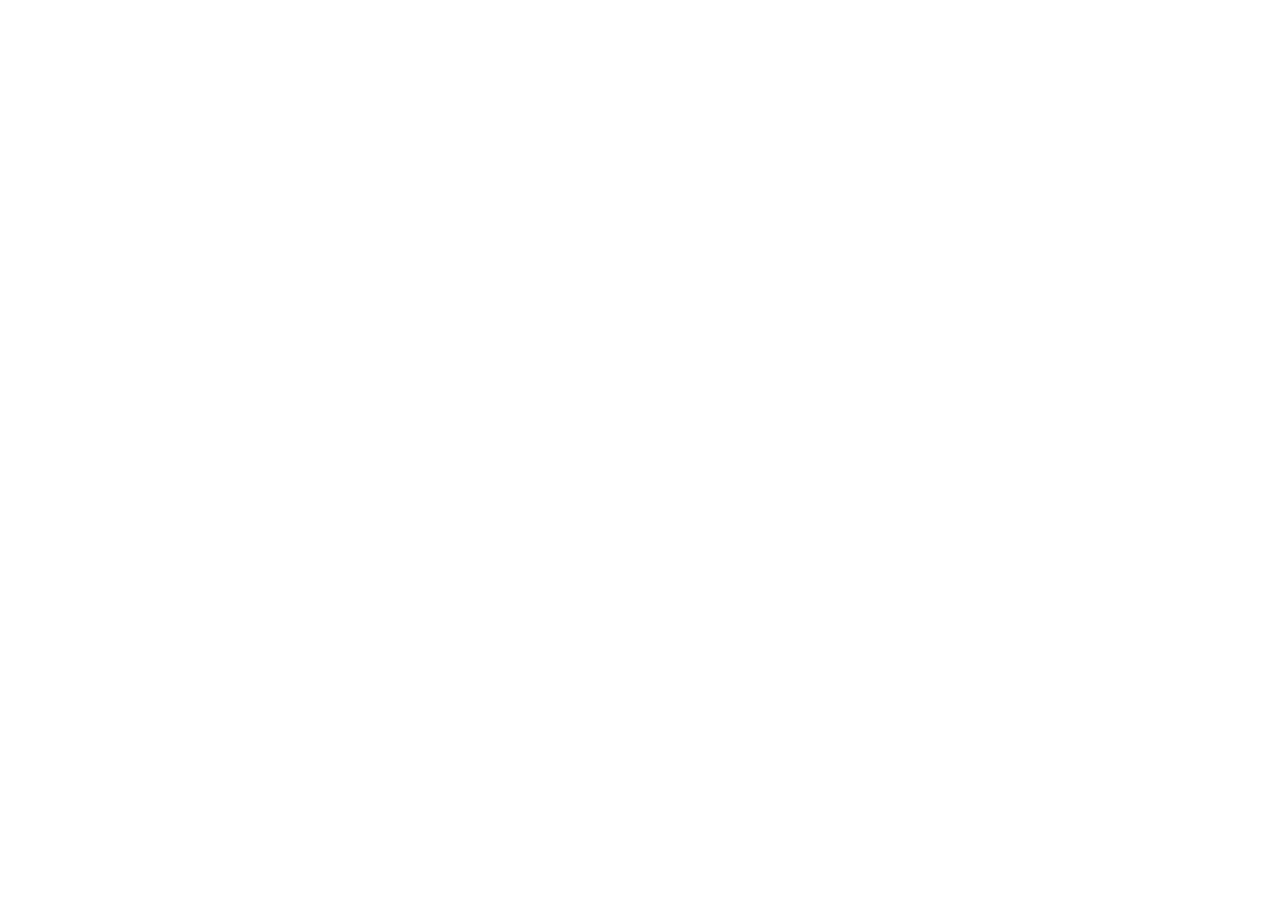
==== index.html @ 4ccda54e "Remove CSP and fix base paths" ====
<!DOCTYPE html>
<html lang="en">
  <head>
    <meta charset="UTF-8" />
    <meta name="viewport" content="width=device-width, initial-scale=1.0" />
    <title>JANM AI — Government Asset Intelligence Platform</title>
    <link rel="icon" type="image/png" href="janm-ai.png" />
    <script type="module" crossorigin src="/SIH-Website/assets/index-CQgTQkET.js"></script>
    <link rel="modulepreload" crossorigin href="/SIH-Website/assets/leaflet-wQdzS5O5.js">
    <link rel="modulepreload" crossorigin href="/SIH-Website/assets/react-vendor-DPjqHu-W.js">
    <link rel="modulepreload" crossorigin href="/SIH-Website/assets/api-DNaVqAbS.js">
    <link rel="modulepreload" crossorigin href="/SIH-Website/assets/charts-dgNXJiQV.js">
    <link rel="modulepreload" crossorigin href="/SIH-Website/assets/index-CQgTQkET.js">
    <link rel="modulepreload" crossorigin href="/SIH-Website/assets/authStore-PU6n7zOF.js">
    <link rel="stylesheet" crossorigin href="/SIH-Website/assets/leaflet-Dgihpmma.css">
    <link rel="stylesheet" crossorigin href="/SIH-Website/assets/index-BJ29DDc9.css">
  </head>
  <body>
    <div id="root"></div>
  </body>
</html>
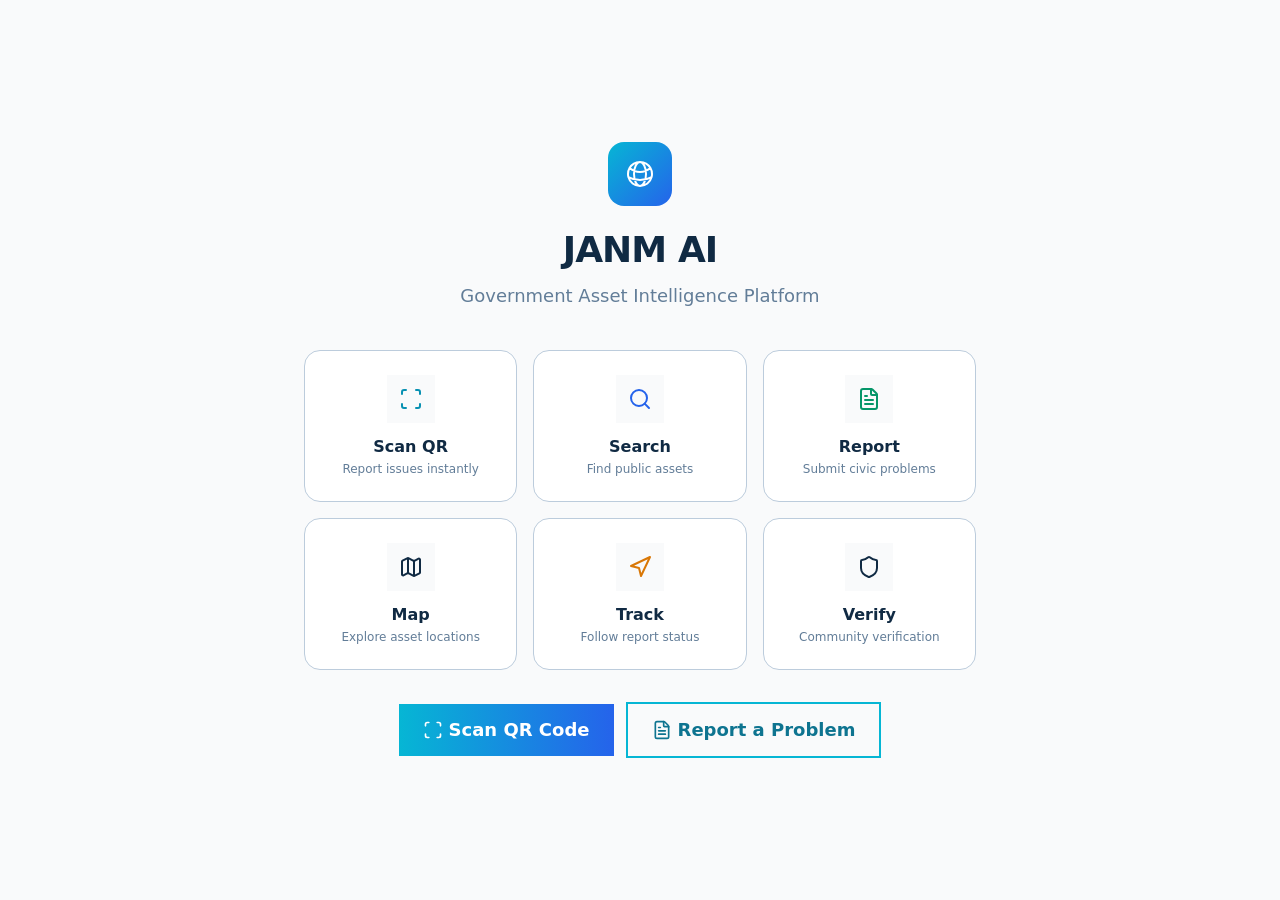
==== commit bb11bc60: "Fix WebSocket URL for local development" ====
--- a/index.html
+++ b/index.html
@@ -5,15 +5,12 @@
     <meta name="viewport" content="width=device-width, initial-scale=1.0" />
     <title>JANM AI — Government Asset Intelligence Platform</title>
     <link rel="icon" type="image/png" href="janm-ai.png" />
-    <script type="module" crossorigin src="/SIH-Website/assets/index-CQgTQkET.js"></script>
-    <link rel="modulepreload" crossorigin href="/SIH-Website/assets/leaflet-wQdzS5O5.js">
-    <link rel="modulepreload" crossorigin href="/SIH-Website/assets/react-vendor-DPjqHu-W.js">
-    <link rel="modulepreload" crossorigin href="/SIH-Website/assets/api-DNaVqAbS.js">
-    <link rel="modulepreload" crossorigin href="/SIH-Website/assets/charts-dgNXJiQV.js">
-    <link rel="modulepreload" crossorigin href="/SIH-Website/assets/index-CQgTQkET.js">
-    <link rel="modulepreload" crossorigin href="/SIH-Website/assets/authStore-PU6n7zOF.js">
-    <link rel="stylesheet" crossorigin href="/SIH-Website/assets/leaflet-Dgihpmma.css">
-    <link rel="stylesheet" crossorigin href="/SIH-Website/assets/index-BJ29DDc9.css">
+    <script type="module" crossorigin src="/assets/index-UBlfaPWF.js"></script>
+    <link rel="modulepreload" crossorigin href="/assets/leaflet-CxePAL8w.js">
+    <link rel="modulepreload" crossorigin href="/assets/react-vendor-CEevXFi_.js">
+    <link rel="modulepreload" crossorigin href="/assets/charts-y6njXJ0f.js">
+    <link rel="stylesheet" crossorigin href="/assets/leaflet-Dgihpmma.css">
+    <link rel="stylesheet" crossorigin href="/assets/index-BJ29DDc9.css">
   </head>
   <body>
     <div id="root"></div>
--- a/assets/leaflet-Dgihpmma.css
+++ b/assets/leaflet-Dgihpmma.css
@@ -0,0 +1 @@
+.leaflet-pane,.leaflet-tile,.leaflet-marker-icon,.leaflet-marker-shadow,.leaflet-tile-container,.leaflet-pane>svg,.leaflet-pane>canvas,.leaflet-zoom-box,.leaflet-image-layer,.leaflet-layer{position:absolute;left:0;top:0}.leaflet-container{overflow:hidden}.leaflet-tile,.leaflet-marker-icon,.leaflet-marker-shadow{-webkit-user-select:none;-moz-user-select:none;user-select:none;-webkit-user-drag:none}.leaflet-tile::-moz-selection{background:transparent}.leaflet-tile::selection{background:transparent}.leaflet-safari .leaflet-tile{image-rendering:-webkit-optimize-contrast}.leaflet-safari .leaflet-tile-container{width:1600px;height:1600px;-webkit-transform-origin:0 0}.leaflet-marker-icon,.leaflet-marker-shadow{display:block}.leaflet-container .leaflet-overlay-pane svg{max-width:none!important;max-height:none!important}.leaflet-container .leaflet-marker-pane img,.leaflet-container .leaflet-shadow-pane img,.leaflet-container .leaflet-tile-pane img,.leaflet-container img.leaflet-image-layer,.leaflet-container .leaflet-tile{max-width:none!important;max-height:none!important;width:auto;padding:0}.leaflet-container img.leaflet-tile{mix-blend-mode:plus-lighter}.leaflet-container.leaflet-touch-zoom{touch-action:pan-x pan-y}.leaflet-container.leaflet-touch-drag{touch-action:none;touch-action:pinch-zoom}.leaflet-container.leaflet-touch-drag.leaflet-touch-zoom{touch-action:none}.leaflet-container{-webkit-tap-highlight-color:transparent}.leaflet-container a{-webkit-tap-highlight-color:rgba(51,181,229,.4)}.leaflet-tile{filter:inherit;visibility:hidden}.leaflet-tile-loaded{visibility:inherit}.leaflet-zoom-box{width:0;height:0;box-sizing:border-box;z-index:800}.leaflet-overlay-pane svg{-moz-user-select:none}.leaflet-pane{z-index:400}.leaflet-tile-pane{z-index:200}.leaflet-overlay-pane{z-index:400}.leaflet-shadow-pane{z-index:500}.leaflet-marker-pane{z-index:600}.leaflet-tooltip-pane{z-index:650}.leaflet-popup-pane{z-index:700}.leaflet-map-pane canvas{z-index:100}.leaflet-map-pane svg{z-index:200}.leaflet-vml-shape{width:1px;height:1px}.lvml{behavior:url(#default#VML);display:inline-block;position:absolute}.leaflet-control{position:relative;z-index:800;pointer-events:visiblePainted;pointer-events:auto}.leaflet-top,.leaflet-bottom{position:absolute;z-index:1000;pointer-events:none}.leaflet-top{top:0}.leaflet-right{right:0}.leaflet-bottom{bottom:0}.leaflet-left{left:0}.leaflet-control{float:left;clear:both}.leaflet-right .leaflet-control{float:right}.leaflet-top .leaflet-control{margin-top:10px}.leaflet-bottom .leaflet-control{margin-bottom:10px}.leaflet-left .leaflet-control{margin-left:10px}.leaflet-right .leaflet-control{margin-right:10px}.leaflet-fade-anim .leaflet-popup{opacity:0;transition:opacity .2s linear}.leaflet-fade-anim .leaflet-map-pane .leaflet-popup{opacity:1}.leaflet-zoom-animated{transform-origin:0 0}svg.leaflet-zoom-animated{will-change:transform}.leaflet-zoom-anim .leaflet-zoom-animated{transition:transform .25s cubic-bezier(0,0,.25,1)}.leaflet-zoom-anim .leaflet-tile,.leaflet-pan-anim .leaflet-tile{transition:none}.leaflet-zoom-anim .leaflet-zoom-hide{visibility:hidden}.leaflet-interactive{cursor:pointer}.leaflet-grab{cursor:grab}.leaflet-crosshair,.leaflet-crosshair .leaflet-interactive{cursor:crosshair}.leaflet-popup-pane,.leaflet-control{cursor:auto}.leaflet-dragging .leaflet-grab,.leaflet-dragging .leaflet-grab .leaflet-interactive,.leaflet-dragging .leaflet-marker-draggable{cursor:move;cursor:grabbing}.leaflet-marker-icon,.leaflet-marker-shadow,.leaflet-image-layer,.leaflet-pane>svg path,.leaflet-tile-container{pointer-events:none}.leaflet-marker-icon.leaflet-interactive,.leaflet-image-layer.leaflet-interactive,.leaflet-pane>svg path.leaflet-interactive,svg.leaflet-image-layer.leaflet-interactive path{pointer-events:visiblePainted;pointer-events:auto}.leaflet-container{background:#ddd;outline-offset:1px}.leaflet-container a{color:#0078a8}.leaflet-zoom-box{border:2px dotted #38f;background:#ffffff80}.leaflet-container{font-family:Helvetica Neue,Arial,Helvetica,sans-serif;font-size:12px;font-size:.75rem;line-height:1.5}.leaflet-bar{box-shadow:0 1px 5px #000000a6;border-radius:4px}.leaflet-bar a{background-color:#fff;border-bottom:1px solid #ccc;width:26px;height:26px;line-height:26px;display:block;text-align:center;text-decoration:none;color:#000}.leaflet-bar a,.leaflet-control-layers-toggle{background-position:50% 50%;background-repeat:no-repeat;display:block}.leaflet-bar a:hover,.leaflet-bar a:focus{background-color:#f4f4f4}.leaflet-bar a:first-child{border-top-left-radius:4px;border-top-right-radius:4px}.leaflet-bar a:last-child{border-bottom-left-radius:4px;border-bottom-right-radius:4px;border-bottom:none}.leaflet-bar a.leaflet-disabled{cursor:default;background-color:#f4f4f4;color:#bbb}.leaflet-touch .leaflet-bar a{width:30px;height:30px;line-height:30px}.leaflet-touch .leaflet-bar a:first-child{border-top-left-radius:2px;border-top-right-radius:2px}.leaflet-touch .leaflet-bar a:last-child{border-bottom-left-radius:2px;border-bottom-right-radius:2px}.leaflet-control-zoom-in,.leaflet-control-zoom-out{font:700 18px Lucida Console,Monaco,monospace;text-indent:1px}.leaflet-touch .leaflet-control-zoom-in,.leaflet-touch .leaflet-control-zoom-out{font-size:22px}.leaflet-control-layers{box-shadow:0 1px 5px #0006;background:#fff;border-radius:5px}.leaflet-control-layers-toggle{background-image:url([data-uri]);width:36px;height:36px}.leaflet-retina .leaflet-control-layers-toggle{background-image:url([data-uri]);background-size:26px 26px}.leaflet-touch .leaflet-control-layers-toggle{width:44px;height:44px}.leaflet-control-layers .leaflet-control-layers-list,.leaflet-control-layers-expanded .leaflet-control-layers-toggle{display:none}.leaflet-control-layers-expanded .leaflet-control-layers-list{display:block;position:relative}.leaflet-control-layers-expanded{padding:6px 10px 6px 6px;color:#333;background:#fff}.leaflet-control-layers-scrollbar{overflow-y:scroll;overflow-x:hidden;padding-right:5px}.leaflet-control-layers-selector{margin-top:2px;position:relative;top:1px}.leaflet-control-layers label{display:block;font-size:13px;font-size:1.08333em}.leaflet-control-layers-separator{height:0;border-top:1px solid #ddd;margin:5px -10px 5px -6px}.leaflet-default-icon-path{background-image:url([data-uri])}.leaflet-container .leaflet-control-attribution{background:#fff;background:#fffc;margin:0}.leaflet-control-attribution,.leaflet-control-scale-line{padding:0 5px;color:#333;line-height:1.4}.leaflet-control-attribution a{text-decoration:none}.leaflet-control-attribution a:hover,.leaflet-control-attribution a:focus{text-decoration:underline}.leaflet-attribution-flag{display:inline!important;vertical-align:baseline!important;width:1em;height:.6669em}.leaflet-left .leaflet-control-scale{margin-left:5px}.leaflet-bottom .leaflet-control-scale{margin-bottom:5px}.leaflet-control-scale-line{border:2px solid #777;border-top:none;line-height:1.1;padding:2px 5px 1px;white-space:nowrap;box-sizing:border-box;background:#fffc;text-shadow:1px 1px #fff}.leaflet-control-scale-line:not(:first-child){border-top:2px solid #777;border-bottom:none;margin-top:-2px}.leaflet-control-scale-line:not(:first-child):not(:last-child){border-bottom:2px solid #777}.leaflet-touch .leaflet-control-attribution,.leaflet-touch .leaflet-control-layers,.leaflet-touch .leaflet-bar{box-shadow:none}.leaflet-touch .leaflet-control-layers,.leaflet-touch .leaflet-bar{border:2px solid rgba(0,0,0,.2);background-clip:padding-box}.leaflet-popup{position:absolute;text-align:center;margin-bottom:20px}.leaflet-popup-content-wrapper{padding:1px;text-align:left;border-radius:12px}.leaflet-popup-content{margin:13px 24px 13px 20px;line-height:1.3;font-size:13px;font-size:1.08333em;min-height:1px}.leaflet-popup-content p{margin:1.3em 0}.leaflet-popup-tip-container{width:40px;height:20px;position:absolute;left:50%;margin-top:-1px;margin-left:-20px;overflow:hidden;pointer-events:none}.leaflet-popup-tip{width:17px;height:17px;padding:1px;margin:-10px auto 0;pointer-events:auto;transform:rotate(45deg)}.leaflet-popup-content-wrapper,.leaflet-popup-tip{background:#fff;color:#333;box-shadow:0 3px 14px #0006}.leaflet-container a.leaflet-popup-close-button{position:absolute;top:0;right:0;border:none;text-align:center;width:24px;height:24px;font:16px/24px Tahoma,Verdana,sans-serif;color:#757575;text-decoration:none;background:transparent}.leaflet-container a.leaflet-popup-close-button:hover,.leaflet-container a.leaflet-popup-close-button:focus{color:#585858}.leaflet-popup-scrolled{overflow:auto}.leaflet-oldie .leaflet-popup-content-wrapper{-ms-zoom:1}.leaflet-oldie .leaflet-popup-tip{width:24px;margin:0 auto;-ms-filter:"progid:DXImageTransform.Microsoft.Matrix(M11=0.70710678, M12=0.70710678, M21=-0.70710678, M22=0.70710678)";filter:progid:DXImageTransform.Microsoft.Matrix(M11=.70710678,M12=.70710678,M21=-.70710678,M22=.70710678)}.leaflet-oldie .leaflet-control-zoom,.leaflet-oldie .leaflet-control-layers,.leaflet-oldie .leaflet-popup-content-wrapper,.leaflet-oldie .leaflet-popup-tip{border:1px solid #999}.leaflet-div-icon{background:#fff;border:1px solid #666}.leaflet-tooltip{position:absolute;padding:6px;background-color:#fff;border:1px solid #fff;border-radius:3px;color:#222;white-space:nowrap;-webkit-user-select:none;-moz-user-select:none;user-select:none;pointer-events:none;box-shadow:0 1px 3px #0006}.leaflet-tooltip.leaflet-interactive{cursor:pointer;pointer-events:auto}.leaflet-tooltip-top:before,.leaflet-tooltip-bottom:before,.leaflet-tooltip-left:before,.leaflet-tooltip-right:before{position:absolute;pointer-events:none;border:6px solid transparent;background:transparent;content:""}.leaflet-tooltip-bottom{margin-top:6px}.leaflet-tooltip-top{margin-top:-6px}.leaflet-tooltip-bottom:before,.leaflet-tooltip-top:before{left:50%;margin-left:-6px}.leaflet-tooltip-top:before{bottom:0;margin-bottom:-12px;border-top-color:#fff}.leaflet-tooltip-bottom:before{top:0;margin-top:-12px;margin-left:-6px;border-bottom-color:#fff}.leaflet-tooltip-left{margin-left:-6px}.leaflet-tooltip-right{margin-left:6px}.leaflet-tooltip-left:before,.leaflet-tooltip-right:before{top:50%;margin-top:-6px}.leaflet-tooltip-left:before{right:0;margin-right:-12px;border-left-color:#fff}.leaflet-tooltip-right:before{left:0;margin-left:-12px;border-right-color:#fff}@media print{.leaflet-control{-webkit-print-color-adjust:exact;print-color-adjust:exact}}
--- a/assets/index-BJ29DDc9.css
+++ b/assets/index-BJ29DDc9.css
@@ -0,0 +1 @@
+*,:before,:after{--tw-border-spacing-x: 0;--tw-border-spacing-y: 0;--tw-translate-x: 0;--tw-translate-y: 0;--tw-rotate: 0;--tw-skew-x: 0;--tw-skew-y: 0;--tw-scale-x: 1;--tw-scale-y: 1;--tw-pan-x: ;--tw-pan-y: ;--tw-pinch-zoom: ;--tw-scroll-snap-strictness: proximity;--tw-gradient-from-position: ;--tw-gradient-via-position: ;--tw-gradient-to-position: ;--tw-ordinal: ;--tw-slashed-zero: ;--tw-numeric-figure: ;--tw-numeric-spacing: ;--tw-numeric-fraction: ;--tw-ring-inset: ;--tw-ring-offset-width: 0px;--tw-ring-offset-color: #fff;--tw-ring-color: rgb(59 130 246 / .5);--tw-ring-offset-shadow: 0 0 #0000;--tw-ring-shadow: 0 0 #0000;--tw-shadow: 0 0 #0000;--tw-shadow-colored: 0 0 #0000;--tw-blur: ;--tw-brightness: ;--tw-contrast: ;--tw-grayscale: ;--tw-hue-rotate: ;--tw-invert: ;--tw-saturate: ;--tw-sepia: ;--tw-drop-shadow: ;--tw-backdrop-blur: ;--tw-backdrop-brightness: ;--tw-backdrop-contrast: ;--tw-backdrop-grayscale: ;--tw-backdrop-hue-rotate: ;--tw-backdrop-invert: ;--tw-backdrop-opacity: ;--tw-backdrop-saturate: ;--tw-backdrop-sepia: ;--tw-contain-size: ;--tw-contain-layout: ;--tw-contain-paint: ;--tw-contain-style: }::backdrop{--tw-border-spacing-x: 0;--tw-border-spacing-y: 0;--tw-translate-x: 0;--tw-translate-y: 0;--tw-rotate: 0;--tw-skew-x: 0;--tw-skew-y: 0;--tw-scale-x: 1;--tw-scale-y: 1;--tw-pan-x: ;--tw-pan-y: ;--tw-pinch-zoom: ;--tw-scroll-snap-strictness: proximity;--tw-gradient-from-position: ;--tw-gradient-via-position: ;--tw-gradient-to-position: ;--tw-ordinal: ;--tw-slashed-zero: ;--tw-numeric-figure: ;--tw-numeric-spacing: ;--tw-numeric-fraction: ;--tw-ring-inset: ;--tw-ring-offset-width: 0px;--tw-ring-offset-color: #fff;--tw-ring-color: rgb(59 130 246 / .5);--tw-ring-offset-shadow: 0 0 #0000;--tw-ring-shadow: 0 0 #0000;--tw-shadow: 0 0 #0000;--tw-shadow-colored: 0 0 #0000;--tw-blur: ;--tw-brightness: ;--tw-contrast: ;--tw-grayscale: ;--tw-hue-rotate: ;--tw-invert: ;--tw-saturate: ;--tw-sepia: ;--tw-drop-shadow: ;--tw-backdrop-blur: ;--tw-backdrop-brightness: ;--tw-backdrop-contrast: ;--tw-backdrop-grayscale: ;--tw-backdrop-hue-rotate: ;--tw-backdrop-invert: ;--tw-backdrop-opacity: ;--tw-backdrop-saturate: ;--tw-backdrop-sepia: ;--tw-contain-size: ;--tw-contain-layout: ;--tw-contain-paint: ;--tw-contain-style: }*,:before,:after{box-sizing:border-box;border-width:0;border-style:solid;border-color:#e5e7eb}:before,:after{--tw-content: ""}html,:host{line-height:1.5;-webkit-text-size-adjust:100%;-moz-tab-size:4;-o-tab-size:4;tab-size:4;font-family:Inter,ui-sans-serif,system-ui,sans-serif;font-feature-settings:normal;font-variation-settings:normal;-webkit-tap-highlight-color:transparent}body{margin:0;line-height:inherit}hr{height:0;color:inherit;border-top-width:1px}abbr:where([title]){-webkit-text-decoration:underline dotted;text-decoration:underline dotted}h1,h2,h3,h4,h5,h6{font-size:inherit;font-weight:inherit}a{color:inherit;text-decoration:inherit}b,strong{font-weight:bolder}code,kbd,samp,pre{font-family:JetBrains Mono,ui-monospace,SFMono-Regular,monospace;font-feature-settings:normal;font-variation-settings:normal;font-size:1em}small{font-size:80%}sub,sup{font-size:75%;line-height:0;position:relative;vertical-align:baseline}sub{bottom:-.25em}sup{top:-.5em}table{text-indent:0;border-color:inherit;border-collapse:collapse}button,input,optgroup,select,textarea{font-family:inherit;font-feature-settings:inherit;font-variation-settings:inherit;font-size:100%;font-weight:inherit;line-height:inherit;letter-spacing:inherit;color:inherit;margin:0;padding:0}button,select{text-transform:none}button,input:where([type=button]),input:where([type=reset]),input:where([type=submit]){-webkit-appearance:button;background-color:transparent;background-image:none}:-moz-focusring{outline:auto}:-moz-ui-invalid{box-shadow:none}progress{vertical-align:baseline}::-webkit-inner-spin-button,::-webkit-outer-spin-button{height:auto}[type=search]{-webkit-appearance:textfield;outline-offset:-2px}::-webkit-search-decoration{-webkit-appearance:none}::-webkit-file-upload-button{-webkit-appearance:button;font:inherit}summary{display:list-item}blockquote,dl,dd,h1,h2,h3,h4,h5,h6,hr,figure,p,pre{margin:0}fieldset{margin:0;padding:0}legend{padding:0}ol,ul,menu{list-style:none;margin:0;padding:0}dialog{padding:0}textarea{resize:vertical}input::-moz-placeholder,textarea::-moz-placeholder{opacity:1;color:#9ca3af}input::placeholder,textarea::placeholder{opacity:1;color:#9ca3af}button,[role=button]{cursor:pointer}:disabled{cursor:default}img,svg,video,canvas,audio,iframe,embed,object{display:block;vertical-align:middle}img,video{max-width:100%;height:auto}[hidden]:where(:not([hidden=until-found])){display:none}:root{--color-primary: #0ea5e9;--color-primary-600: #0284c7;--color-navy: #0f172a;--color-navy-900: #102a43;--color-success: #10b981;--color-warning: #f59e0b;--color-critical: #ef4444;--color-cyan: #06b6d4;--accent-50: #f0f9ff;--accent-100: #e0f2fe;--accent-200: #bae6fd;--accent-300: #7dd3fc;--accent-400: #38bdf8;--accent-500: #0ea5e9;--accent-600: #0284c7;--accent-700: #0369a1;--accent-800: #075985;--accent-900: #0c4a6e;--pref-radius: .5rem;--pref-radius-sm: .375rem;--pref-radius-md: .5rem;--pref-radius-lg: .75rem;--pref-radius-xl: 1rem;--pref-shadow: 0 1px 3px 0 rgb(0 0 0 / .1), 0 1px 2px -1px rgb(0 0 0 / .1);--pref-shadow-sm: 0 1px 2px 0 rgb(0 0 0 / .05);--pref-shadow-lg: 0 10px 15px -3px rgb(0 0 0 / .1), 0 4px 6px -4px rgb(0 0 0 / .1);--pref-font-scale: 1;--pref-density-gap: .75rem;--pref-density-padding: 1rem;--pref-sidebar-width: 16rem}html{scroll-behavior:smooth;-webkit-font-smoothing:antialiased;-moz-osx-font-smoothing:grayscale;text-rendering:optimizeLegibility}body{--tw-bg-opacity: 1;background-color:rgb(249 250 251 / var(--tw-bg-opacity, 1));--tw-text-opacity: 1;color:rgb(16 42 67 / var(--tw-text-opacity, 1));-webkit-font-smoothing:antialiased;-moz-osx-font-smoothing:grayscale;font-family:Inter,ui-sans-serif,system-ui,sans-serif}.dark body{--tw-bg-opacity: 1;background-color:rgb(2 6 23 / var(--tw-bg-opacity, 1));--tw-text-opacity: 1;color:rgb(240 244 248 / var(--tw-text-opacity, 1))}#root{display:flex;min-height:100vh;flex-direction:column}.container{width:100%}@media (min-width: 640px){.container{max-width:640px}}@media (min-width: 768px){.container{max-width:768px}}@media (min-width: 1024px){.container{max-width:1024px}}@media (min-width: 1280px){.container{max-width:1280px}}@media (min-width: 1536px){.container{max-width:1536px}}.section-header{display:flex;align-items:center;justify-content:space-between;gap:1rem}.section-title{font-size:1.25rem;line-height:1.75rem;font-weight:700;letter-spacing:-.025em;--tw-text-opacity: 1;color:rgb(16 42 67 / var(--tw-text-opacity, 1))}.section-subtitle{font-size:.875rem;line-height:1.25rem;font-weight:500;--tw-text-opacity: 1;color:rgb(98 125 152 / var(--tw-text-opacity, 1))}.dark .section-title{--tw-text-opacity: 1;color:rgb(240 244 248 / var(--tw-text-opacity, 1))}.dark .section-subtitle{--tw-text-opacity: 1;color:rgb(130 154 177 / var(--tw-text-opacity, 1))}.sr-only{position:absolute;width:1px;height:1px;padding:0;margin:-1px;overflow:hidden;clip:rect(0,0,0,0);white-space:nowrap;border-width:0}.pointer-events-none{pointer-events:none}.visible{visibility:visible}.static{position:static}.fixed{position:fixed}.absolute{position:absolute}.relative{position:relative}.sticky{position:sticky}.inset-0{inset:0}.inset-y-0{top:0;bottom:0}.-left-1{left:-.25rem}.-left-\[2\.35rem\]{left:-2.35rem}.-right-0\.5{right:-.125rem}.-top-0\.5{top:-.125rem}.bottom-0{bottom:0}.bottom-4{bottom:1rem}.left-0{left:0}.left-1\/2{left:50%}.left-3{left:.75rem}.left-full{left:100%}.right-0{right:0}.right-4{right:1rem}.top-0{top:0}.top-1\/2{top:50%}.top-\[18px\]{top:18px}.top-full{top:100%}.-z-10{z-index:-10}.z-10{z-index:10}.z-30{z-index:30}.z-40{z-index:40}.z-50{z-index:50}.z-modal{z-index:1040}.z-sticky{z-index:1020}.mx-2{margin-left:.5rem;margin-right:.5rem}.mx-5{margin-left:1.25rem;margin-right:1.25rem}.mx-auto{margin-left:auto;margin-right:auto}.my-2{margin-top:.5rem;margin-bottom:.5rem}.my-4{margin-top:1rem;margin-bottom:1rem}.-ml-1{margin-left:-.25rem}.-mt-3{margin-top:-.75rem}.mb-1{margin-bottom:.25rem}.mb-1\.5{margin-bottom:.375rem}.mb-10{margin-bottom:2.5rem}.mb-2{margin-bottom:.5rem}.mb-3{margin-bottom:.75rem}.mb-4{margin-bottom:1rem}.mb-6{margin-bottom:1.5rem}.mb-8{margin-bottom:2rem}.ml-1\.5{margin-left:.375rem}.ml-2{margin-left:.5rem}.mr-1{margin-right:.25rem}.mr-1\.5{margin-right:.375rem}.mr-2{margin-right:.5rem}.mt-0\.5{margin-top:.125rem}.mt-1{margin-top:.25rem}.mt-1\.5{margin-top:.375rem}.mt-12{margin-top:3rem}.mt-2{margin-top:.5rem}.mt-3{margin-top:.75rem}.mt-4{margin-top:1rem}.mt-5{margin-top:1.25rem}.mt-6{margin-top:1.5rem}.mt-8{margin-top:2rem}.line-clamp-1{overflow:hidden;display:-webkit-box;-webkit-box-orient:vertical;-webkit-line-clamp:1}.line-clamp-2{overflow:hidden;display:-webkit-box;-webkit-box-orient:vertical;-webkit-line-clamp:2}.block{display:block}.flex{display:flex}.inline-flex{display:inline-flex}.table{display:table}.grid{display:grid}.hidden{display:none}.h-0\.5{height:.125rem}.h-10{height:2.5rem}.h-11{height:2.75rem}.h-12{height:3rem}.h-14{height:3.5rem}.h-16{height:4rem}.h-2{height:.5rem}.h-2\.5{height:.625rem}.h-20{height:5rem}.h-24{height:6rem}.h-3{height:.75rem}.h-3\.5{height:.875rem}.h-4{height:1rem}.h-40{height:10rem}.h-48{height:12rem}.h-5{height:1.25rem}.h-56{height:14rem}.h-6{height:1.5rem}.h-64{height:16rem}.h-7{height:1.75rem}.h-8{height:2rem}.h-9{height:2.25rem}.h-\[260px\]{height:260px}.h-\[360px\]{height:360px}.h-\[600px\]{height:600px}.h-full{height:100%}.h-screen{height:100vh}.max-h-40{max-height:10rem}.max-h-64{max-height:16rem}.max-h-\[28rem\]{max-height:28rem}.max-h-\[50vh\]{max-height:50vh}.max-h-\[calc\(100vh-12rem\)\]{max-height:calc(100vh - 12rem)}.min-h-\[50vh\]{min-height:50vh}.min-h-screen{min-height:100vh}.w-1{width:.25rem}.w-1\/2{width:50%}.w-1\/3{width:33.333333%}.w-10{width:2.5rem}.w-12{width:3rem}.w-14{width:3.5rem}.w-16{width:4rem}.w-2{width:.5rem}.w-2\.5{width:.625rem}.w-2\/3{width:66.666667%}.w-20{width:5rem}.w-24{width:6rem}.w-3{width:.75rem}.w-3\.5{width:.875rem}.w-3\/4{width:75%}.w-32{width:8rem}.w-36{width:9rem}.w-4{width:1rem}.w-40{width:10rem}.w-48{width:12rem}.w-5{width:1.25rem}.w-56{width:14rem}.w-6{width:1.5rem}.w-64{width:16rem}.w-7{width:1.75rem}.w-8{width:2rem}.w-9{width:2.25rem}.w-96{width:24rem}.w-auto{width:auto}.w-full{width:100%}.w-px{width:1px}.min-w-0{min-width:0px}.min-w-\[200px\]{min-width:200px}.min-w-\[240px\]{min-width:240px}.min-w-full{min-width:100%}.max-w-2xl{max-width:42rem}.max-w-7xl{max-width:80rem}.max-w-\[60\%\]{max-width:60%}.max-w-lg{max-width:32rem}.max-w-md{max-width:28rem}.max-w-sm{max-width:24rem}.max-w-xl{max-width:36rem}.max-w-xs{max-width:20rem}.flex-1{flex:1 1 0%}.flex-shrink-0,.shrink-0{flex-shrink:0}.-translate-x-1\/2{--tw-translate-x: -50%;transform:translate(var(--tw-translate-x),var(--tw-translate-y)) rotate(var(--tw-rotate)) skew(var(--tw-skew-x)) skewY(var(--tw-skew-y)) scaleX(var(--tw-scale-x)) scaleY(var(--tw-scale-y))}.-translate-y-1\/2{--tw-translate-y: -50%;transform:translate(var(--tw-translate-x),var(--tw-translate-y)) rotate(var(--tw-rotate)) skew(var(--tw-skew-x)) skewY(var(--tw-skew-y)) scaleX(var(--tw-scale-x)) scaleY(var(--tw-scale-y))}.rotate-45{--tw-rotate: 45deg;transform:translate(var(--tw-translate-x),var(--tw-translate-y)) rotate(var(--tw-rotate)) skew(var(--tw-skew-x)) skewY(var(--tw-skew-y)) scaleX(var(--tw-scale-x)) scaleY(var(--tw-scale-y))}.transform{transform:translate(var(--tw-translate-x),var(--tw-translate-y)) rotate(var(--tw-rotate)) skew(var(--tw-skew-x)) skewY(var(--tw-skew-y)) scaleX(var(--tw-scale-x)) scaleY(var(--tw-scale-y))}.animate-none{animation:none}@keyframes pulse{50%{opacity:.5}}.animate-pulse{animation:pulse 2s cubic-bezier(.4,0,.6,1) infinite}.animate-spin{animation:animate-spin}.cursor-not-allowed{cursor:not-allowed}.cursor-pointer{cursor:pointer}.select-none{-webkit-user-select:none;-moz-user-select:none;user-select:none}.list-inside{list-style-position:inside}.list-disc{list-style-type:disc}.grid-cols-1{grid-template-columns:repeat(1,minmax(0,1fr))}.grid-cols-2{grid-template-columns:repeat(2,minmax(0,1fr))}.grid-cols-3{grid-template-columns:repeat(3,minmax(0,1fr))}.grid-cols-\[auto_1fr\]{grid-template-columns:auto 1fr}.flex-col{flex-direction:column}.flex-wrap{flex-wrap:wrap}.items-start{align-items:flex-start}.items-end{align-items:flex-end}.items-center{align-items:center}.items-baseline{align-items:baseline}.justify-start{justify-content:flex-start}.justify-end{justify-content:flex-end}.justify-center{justify-content:center}.justify-between{justify-content:space-between}.gap-0\.5{gap:.125rem}.gap-1{gap:.25rem}.gap-1\.5{gap:.375rem}.gap-2{gap:.5rem}.gap-2\.5{gap:.625rem}.gap-3{gap:.75rem}.gap-4{gap:1rem}.gap-5{gap:1.25rem}.gap-6{gap:1.5rem}.gap-8{gap:2rem}.gap-x-3{-moz-column-gap:.75rem;column-gap:.75rem}.gap-y-2{row-gap:.5rem}.space-y-0\.5>:not([hidden])~:not([hidden]){--tw-space-y-reverse: 0;margin-top:calc(.125rem * calc(1 - var(--tw-space-y-reverse)));margin-bottom:calc(.125rem * var(--tw-space-y-reverse))}.space-y-1>:not([hidden])~:not([hidden]){--tw-space-y-reverse: 0;margin-top:calc(.25rem * calc(1 - var(--tw-space-y-reverse)));margin-bottom:calc(.25rem * var(--tw-space-y-reverse))}.space-y-2>:not([hidden])~:not([hidden]){--tw-space-y-reverse: 0;margin-top:calc(.5rem * calc(1 - var(--tw-space-y-reverse)));margin-bottom:calc(.5rem * var(--tw-space-y-reverse))}.space-y-3>:not([hidden])~:not([hidden]){--tw-space-y-reverse: 0;margin-top:calc(.75rem * calc(1 - var(--tw-space-y-reverse)));margin-bottom:calc(.75rem * var(--tw-space-y-reverse))}.space-y-4>:not([hidden])~:not([hidden]){--tw-space-y-reverse: 0;margin-top:calc(1rem * calc(1 - var(--tw-space-y-reverse)));margin-bottom:calc(1rem * var(--tw-space-y-reverse))}.space-y-5>:not([hidden])~:not([hidden]){--tw-space-y-reverse: 0;margin-top:calc(1.25rem * calc(1 - var(--tw-space-y-reverse)));margin-bottom:calc(1.25rem * var(--tw-space-y-reverse))}.space-y-6>:not([hidden])~:not([hidden]){--tw-space-y-reverse: 0;margin-top:calc(1.5rem * calc(1 - var(--tw-space-y-reverse)));margin-bottom:calc(1.5rem * var(--tw-space-y-reverse))}.divide-y>:not([hidden])~:not([hidden]){--tw-divide-y-reverse: 0;border-top-width:calc(1px * calc(1 - var(--tw-divide-y-reverse)));border-bottom-width:calc(1px * var(--tw-divide-y-reverse))}.divide-navy-100>:not([hidden])~:not([hidden]){--tw-divide-opacity: 1;border-color:rgb(217 226 236 / var(--tw-divide-opacity, 1))}.divide-navy-200>:not([hidden])~:not([hidden]){--tw-divide-opacity: 1;border-color:rgb(188 204 220 / var(--tw-divide-opacity, 1))}.self-end{align-self:flex-end}.overflow-auto{overflow:auto}.overflow-hidden{overflow:hidden}.overflow-x-auto{overflow-x:auto}.overflow-y-auto{overflow-y:auto}.truncate{overflow:hidden;text-overflow:ellipsis;white-space:nowrap}.whitespace-nowrap{white-space:nowrap}.whitespace-pre-wrap{white-space:pre-wrap}.break-all{word-break:break-all}.rounded{border-radius:.25rem}.rounded-2xl{border-radius:1rem}.rounded-full{border-radius:rounded-full}.rounded-lg{border-radius:rounded-xl}.rounded-md{border-radius:rounded-lg}.rounded-xl{border-radius:rounded-2xl}.rounded-r-full{border-top-right-radius:rounded-full;border-bottom-right-radius:rounded-full}.border{border-width:1px}.border-0{border-width:0px}.border-2{border-width:2px}.border-4{border-width:4px}.border-b{border-bottom-width:1px}.border-l-2{border-left-width:2px}.border-r{border-right-width:1px}.border-t{border-top-width:1px}.border-dashed{border-style:dashed}.border-\[var\(--accent-500\)\]{border-color:var(--accent-500)}.border-amber-200{--tw-border-opacity: 1;border-color:rgb(253 230 138 / var(--tw-border-opacity, 1))}.border-cyan-100{--tw-border-opacity: 1;border-color:rgb(207 250 254 / var(--tw-border-opacity, 1))}.border-cyan-200{--tw-border-opacity: 1;border-color:rgb(165 243 252 / var(--tw-border-opacity, 1))}.border-cyan-300{--tw-border-opacity: 1;border-color:rgb(103 232 249 / var(--tw-border-opacity, 1))}.border-cyan-500{--tw-border-opacity: 1;border-color:rgb(6 182 212 / var(--tw-border-opacity, 1))}.border-emerald-200{--tw-border-opacity: 1;border-color:rgb(167 243 208 / var(--tw-border-opacity, 1))}.border-emerald-500{--tw-border-opacity: 1;border-color:rgb(16 185 129 / var(--tw-border-opacity, 1))}.border-navy-100{--tw-border-opacity: 1;border-color:rgb(217 226 236 / var(--tw-border-opacity, 1))}.border-navy-200{--tw-border-opacity: 1;border-color:rgb(188 204 220 / var(--tw-border-opacity, 1))}.border-navy-300{--tw-border-opacity: 1;border-color:rgb(159 179 200 / var(--tw-border-opacity, 1))}.border-navy-50{--tw-border-opacity: 1;border-color:rgb(240 244 248 / var(--tw-border-opacity, 1))}.border-red-200{--tw-border-opacity: 1;border-color:rgb(254 202 202 / var(--tw-border-opacity, 1))}.border-red-800{--tw-border-opacity: 1;border-color:rgb(153 27 27 / var(--tw-border-opacity, 1))}.border-slate-700{--tw-border-opacity: 1;border-color:rgb(51 65 85 / var(--tw-border-opacity, 1))}.border-white\/10{border-color:#ffffff1a}.border-yellow-200{--tw-border-opacity: 1;border-color:rgb(254 240 138 / var(--tw-border-opacity, 1))}.border-t-cyan-500{--tw-border-opacity: 1;border-top-color:rgb(6 182 212 / var(--tw-border-opacity, 1))}.bg-\[var\(--accent-50\)\]{background-color:var(--accent-50)}.bg-amber-50{--tw-bg-opacity: 1;background-color:rgb(255 251 235 / var(--tw-bg-opacity, 1))}.bg-amber-50\/50{background-color:#fffbeb80}.bg-amber-500{--tw-bg-opacity: 1;background-color:rgb(245 158 11 / var(--tw-bg-opacity, 1))}.bg-black\/20{background-color:#0003}.bg-black\/40{background-color:#0006}.bg-blue-50{--tw-bg-opacity: 1;background-color:rgb(239 246 255 / var(--tw-bg-opacity, 1))}.bg-critical-100{--tw-bg-opacity: 1;background-color:rgb(254 226 226 / var(--tw-bg-opacity, 1))}.bg-critical-50{--tw-bg-opacity: 1;background-color:rgb(254 242 242 / var(--tw-bg-opacity, 1))}.bg-critical-50\/30{background-color:#fef2f24d}.bg-critical-50\/50{background-color:#fef2f280}.bg-critical-500{--tw-bg-opacity: 1;background-color:rgb(239 68 68 / var(--tw-bg-opacity, 1))}.bg-cyan-100{--tw-bg-opacity: 1;background-color:rgb(207 250 254 / var(--tw-bg-opacity, 1))}.bg-cyan-50{--tw-bg-opacity: 1;background-color:rgb(236 254 255 / var(--tw-bg-opacity, 1))}.bg-cyan-50\/50{background-color:#ecfeff80}.bg-cyan-50\/60{background-color:#ecfeff99}.bg-cyan-500{--tw-bg-opacity: 1;background-color:rgb(6 182 212 / var(--tw-bg-opacity, 1))}.bg-cyan-600{--tw-bg-opacity: 1;background-color:rgb(8 145 178 / var(--tw-bg-opacity, 1))}.bg-emerald-100{--tw-bg-opacity: 1;background-color:rgb(209 250 229 / var(--tw-bg-opacity, 1))}.bg-emerald-50{--tw-bg-opacity: 1;background-color:rgb(236 253 245 / var(--tw-bg-opacity, 1))}.bg-emerald-50\/50{background-color:#ecfdf580}.bg-emerald-500{--tw-bg-opacity: 1;background-color:rgb(16 185 129 / var(--tw-bg-opacity, 1))}.bg-gray-50{--tw-bg-opacity: 1;background-color:rgb(249 250 251 / var(--tw-bg-opacity, 1))}.bg-navy-100{--tw-bg-opacity: 1;background-color:rgb(217 226 236 / var(--tw-bg-opacity, 1))}.bg-navy-200{--tw-bg-opacity: 1;background-color:rgb(188 204 220 / var(--tw-bg-opacity, 1))}.bg-navy-50{--tw-bg-opacity: 1;background-color:rgb(240 244 248 / var(--tw-bg-opacity, 1))}.bg-navy-50\/40{background-color:#f0f4f866}.bg-navy-50\/50{background-color:#f0f4f880}.bg-navy-900{--tw-bg-opacity: 1;background-color:rgb(16 42 67 / var(--tw-bg-opacity, 1))}.bg-navy-900\/40{background-color:#102a4366}.bg-navy-900\/50{background-color:#102a4380}.bg-orange-50{--tw-bg-opacity: 1;background-color:rgb(255 247 237 / var(--tw-bg-opacity, 1))}.bg-red-100{--tw-bg-opacity: 1;background-color:rgb(254 226 226 / var(--tw-bg-opacity, 1))}.bg-red-50{--tw-bg-opacity: 1;background-color:rgb(254 242 242 / var(--tw-bg-opacity, 1))}.bg-red-600{--tw-bg-opacity: 1;background-color:rgb(220 38 38 / var(--tw-bg-opacity, 1))}.bg-red-950\/50{background-color:#450a0a80}.bg-slate-800{--tw-bg-opacity: 1;background-color:rgb(30 41 59 / var(--tw-bg-opacity, 1))}.bg-slate-900{--tw-bg-opacity: 1;background-color:rgb(15 23 42 / var(--tw-bg-opacity, 1))}.bg-slate-950{--tw-bg-opacity: 1;background-color:rgb(2 6 23 / var(--tw-bg-opacity, 1))}.bg-success-500{--tw-bg-opacity: 1;background-color:rgb(16 185 129 / var(--tw-bg-opacity, 1))}.bg-transparent{background-color:transparent}.bg-white{--tw-bg-opacity: 1;background-color:rgb(255 255 255 / var(--tw-bg-opacity, 1))}.bg-white\/80{background-color:#fffc}.bg-white\/95{background-color:#fffffff2}.bg-yellow-50{--tw-bg-opacity: 1;background-color:rgb(254 252 232 / var(--tw-bg-opacity, 1))}.bg-gradient-to-br{background-image:linear-gradient(to bottom right,var(--tw-gradient-stops))}.bg-gradient-to-r{background-image:linear-gradient(to right,var(--tw-gradient-stops))}.from-amber-400{--tw-gradient-from: #fbbf24 var(--tw-gradient-from-position);--tw-gradient-to: rgb(251 191 36 / 0) var(--tw-gradient-to-position);--tw-gradient-stops: var(--tw-gradient-from), var(--tw-gradient-to)}.from-cyan-500{--tw-gradient-from: #06b6d4 var(--tw-gradient-from-position);--tw-gradient-to: rgb(6 182 212 / 0) var(--tw-gradient-to-position);--tw-gradient-stops: var(--tw-gradient-from), var(--tw-gradient-to)}.from-cyan-600{--tw-gradient-from: #0891b2 var(--tw-gradient-from-position);--tw-gradient-to: rgb(8 145 178 / 0) var(--tw-gradient-to-position);--tw-gradient-stops: var(--tw-gradient-from), var(--tw-gradient-to)}.from-emerald-400{--tw-gradient-from: #34d399 var(--tw-gradient-from-position);--tw-gradient-to: rgb(52 211 153 / 0) var(--tw-gradient-to-position);--tw-gradient-stops: var(--tw-gradient-from), var(--tw-gradient-to)}.from-emerald-500{--tw-gradient-from: #10b981 var(--tw-gradient-from-position);--tw-gradient-to: rgb(16 185 129 / 0) var(--tw-gradient-to-position);--tw-gradient-stops: var(--tw-gradient-from), var(--tw-gradient-to)}.from-navy-900{--tw-gradient-from: #102a43 var(--tw-gradient-from-position);--tw-gradient-to: rgb(16 42 67 / 0) var(--tw-gradient-to-position);--tw-gradient-stops: var(--tw-gradient-from), var(--tw-gradient-to)}.from-red-400{--tw-gradient-from: #f87171 var(--tw-gradient-from-position);--tw-gradient-to: rgb(248 113 113 / 0) var(--tw-gradient-to-position);--tw-gradient-stops: var(--tw-gradient-from), var(--tw-gradient-to)}.from-slate-900{--tw-gradient-from: #0f172a var(--tw-gradient-from-position);--tw-gradient-to: rgb(15 23 42 / 0) var(--tw-gradient-to-position);--tw-gradient-stops: var(--tw-gradient-from), var(--tw-gradient-to)}.from-slate-950{--tw-gradient-from: #020617 var(--tw-gradient-from-position);--tw-gradient-to: rgb(2 6 23 / 0) var(--tw-gradient-to-position);--tw-gradient-stops: var(--tw-gradient-from), var(--tw-gradient-to)}.from-white{--tw-gradient-from: #fff var(--tw-gradient-from-position);--tw-gradient-to: rgb(255 255 255 / 0) var(--tw-gradient-to-position);--tw-gradient-stops: var(--tw-gradient-from), var(--tw-gradient-to)}.via-navy-800{--tw-gradient-to: rgb(36 59 83 / 0) var(--tw-gradient-to-position);--tw-gradient-stops: var(--tw-gradient-from), #243b53 var(--tw-gradient-via-position), var(--tw-gradient-to)}.via-navy-900{--tw-gradient-to: rgb(16 42 67 / 0) var(--tw-gradient-to-position);--tw-gradient-stops: var(--tw-gradient-from), #102a43 var(--tw-gradient-via-position), var(--tw-gradient-to)}.via-navy-950{--tw-gradient-to: rgb(6 24 38 / 0) var(--tw-gradient-to-position);--tw-gradient-stops: var(--tw-gradient-from), #061826 var(--tw-gradient-via-position), var(--tw-gradient-to)}.to-amber-600{--tw-gradient-to: #d97706 var(--tw-gradient-to-position)}.to-blue-600{--tw-gradient-to: #2563eb var(--tw-gradient-to-position)}.to-cyan-50\/30{--tw-gradient-to: rgb(236 254 255 / .3) var(--tw-gradient-to-position)}.to-emerald-600{--tw-gradient-to: #059669 var(--tw-gradient-to-position)}.to-navy-800{--tw-gradient-to: #243b53 var(--tw-gradient-to-position)}.to-red-600{--tw-gradient-to: #dc2626 var(--tw-gradient-to-position)}.to-slate-900{--tw-gradient-to: #0f172a var(--tw-gradient-to-position)}.object-contain{-o-object-fit:contain;object-fit:contain}.object-cover{-o-object-fit:cover;object-fit:cover}.p-0{padding:0}.p-0\.5{padding:.125rem}.p-1{padding:.25rem}.p-2{padding:.5rem}.p-3{padding:.75rem}.p-4{padding:1rem}.p-5{padding:1.25rem}.p-6{padding:1.5rem}.p-8{padding:2rem}.px-1{padding-left:.25rem;padding-right:.25rem}.px-1\.5{padding-left:.375rem;padding-right:.375rem}.px-2{padding-left:.5rem;padding-right:.5rem}.px-2\.5{padding-left:.625rem;padding-right:.625rem}.px-3{padding-left:.75rem;padding-right:.75rem}.px-3\.5{padding-left:.875rem;padding-right:.875rem}.px-4{padding-left:1rem;padding-right:1rem}.px-5{padding-left:1.25rem;padding-right:1.25rem}.px-6{padding-left:1.5rem;padding-right:1.5rem}.py-0\.5{padding-top:.125rem;padding-bottom:.125rem}.py-1{padding-top:.25rem;padding-bottom:.25rem}.py-1\.5{padding-top:.375rem;padding-bottom:.375rem}.py-12{padding-top:3rem;padding-bottom:3rem}.py-2{padding-top:.5rem;padding-bottom:.5rem}.py-2\.5{padding-top:.625rem;padding-bottom:.625rem}.py-20{padding-top:5rem;padding-bottom:5rem}.py-3{padding-top:.75rem;padding-bottom:.75rem}.py-4{padding-top:1rem;padding-bottom:1rem}.py-5{padding-top:1.25rem;padding-bottom:1.25rem}.py-6{padding-top:1.5rem;padding-bottom:1.5rem}.py-8{padding-top:2rem;padding-bottom:2rem}.pb-1{padding-bottom:.25rem}.pb-24{padding-bottom:6rem}.pb-3{padding-bottom:.75rem}.pb-5{padding-bottom:1.25rem}.pl-10{padding-left:2.5rem}.pl-5{padding-left:1.25rem}.pr-10{padding-right:2.5rem}.pr-3{padding-right:.75rem}.pt-1{padding-top:.25rem}.pt-2{padding-top:.5rem}.pt-4{padding-top:1rem}.pt-6{padding-top:1.5rem}.pt-\[15vh\]{padding-top:15vh}.text-left{text-align:left}.text-center{text-align:center}.text-right{text-align:right}.font-mono{font-family:JetBrains Mono,ui-monospace,SFMono-Regular,monospace}.text-2xl{font-size:1.5rem;line-height:2rem}.text-3xl{font-size:1.875rem;line-height:2.25rem}.text-4xl{font-size:2.25rem;line-height:2.5rem}.text-7xl{font-size:4.5rem;line-height:1}.text-\[10px\]{font-size:10px}.text-base{font-size:1rem;line-height:1.5rem}.text-lg{font-size:1.125rem;line-height:1.75rem}.text-sm{font-size:.875rem;line-height:1.25rem}.text-xl{font-size:1.25rem;line-height:1.75rem}.text-xs{font-size:.75rem;line-height:1rem}.font-bold{font-weight:700}.font-extrabold{font-weight:800}.font-medium{font-weight:500}.font-normal{font-weight:400}.font-semibold{font-weight:600}.uppercase{text-transform:uppercase}.lowercase{text-transform:lowercase}.capitalize{text-transform:capitalize}.leading-relaxed{line-height:1.625}.tracking-tight{letter-spacing:-.025em}.tracking-wide{letter-spacing:.025em}.tracking-wider{letter-spacing:.05em}.tracking-widest{letter-spacing:.1em}.text-\[var\(--accent-500\)\]{color:var(--accent-500)}.text-\[var\(--accent-700\)\]{color:var(--accent-700)}.text-amber-400{--tw-text-opacity: 1;color:rgb(251 191 36 / var(--tw-text-opacity, 1))}.text-amber-600{--tw-text-opacity: 1;color:rgb(217 119 6 / var(--tw-text-opacity, 1))}.text-amber-700{--tw-text-opacity: 1;color:rgb(180 83 9 / var(--tw-text-opacity, 1))}.text-amber-800{--tw-text-opacity: 1;color:rgb(146 64 14 / var(--tw-text-opacity, 1))}.text-blue-600{--tw-text-opacity: 1;color:rgb(37 99 235 / var(--tw-text-opacity, 1))}.text-blue-700{--tw-text-opacity: 1;color:rgb(29 78 216 / var(--tw-text-opacity, 1))}.text-critical-500{--tw-text-opacity: 1;color:rgb(239 68 68 / var(--tw-text-opacity, 1))}.text-critical-600{--tw-text-opacity: 1;color:rgb(220 38 38 / var(--tw-text-opacity, 1))}.text-cyan-500{--tw-text-opacity: 1;color:rgb(6 182 212 / var(--tw-text-opacity, 1))}.text-cyan-600{--tw-text-opacity: 1;color:rgb(8 145 178 / var(--tw-text-opacity, 1))}.text-cyan-700{--tw-text-opacity: 1;color:rgb(14 116 144 / var(--tw-text-opacity, 1))}.text-cyan-800{--tw-text-opacity: 1;color:rgb(21 94 117 / var(--tw-text-opacity, 1))}.text-emerald-600{--tw-text-opacity: 1;color:rgb(5 150 105 / var(--tw-text-opacity, 1))}.text-emerald-700{--tw-text-opacity: 1;color:rgb(4 120 87 / var(--tw-text-opacity, 1))}.text-emerald-800{--tw-text-opacity: 1;color:rgb(6 95 70 / var(--tw-text-opacity, 1))}.text-navy-200{--tw-text-opacity: 1;color:rgb(188 204 220 / var(--tw-text-opacity, 1))}.text-navy-300{--tw-text-opacity: 1;color:rgb(159 179 200 / var(--tw-text-opacity, 1))}.text-navy-400{--tw-text-opacity: 1;color:rgb(130 154 177 / var(--tw-text-opacity, 1))}.text-navy-500{--tw-text-opacity: 1;color:rgb(98 125 152 / var(--tw-text-opacity, 1))}.text-navy-600{--tw-text-opacity: 1;color:rgb(72 101 129 / var(--tw-text-opacity, 1))}.text-navy-700{--tw-text-opacity: 1;color:rgb(51 78 104 / var(--tw-text-opacity, 1))}.text-navy-800{--tw-text-opacity: 1;color:rgb(36 59 83 / var(--tw-text-opacity, 1))}.text-navy-900{--tw-text-opacity: 1;color:rgb(16 42 67 / var(--tw-text-opacity, 1))}.text-orange-700{--tw-text-opacity: 1;color:rgb(194 65 12 / var(--tw-text-opacity, 1))}.text-red-300{--tw-text-opacity: 1;color:rgb(252 165 165 / var(--tw-text-opacity, 1))}.text-red-500{--tw-text-opacity: 1;color:rgb(239 68 68 / var(--tw-text-opacity, 1))}.text-red-600{--tw-text-opacity: 1;color:rgb(220 38 38 / var(--tw-text-opacity, 1))}.text-red-700{--tw-text-opacity: 1;color:rgb(185 28 28 / var(--tw-text-opacity, 1))}.text-white{--tw-text-opacity: 1;color:rgb(255 255 255 / var(--tw-text-opacity, 1))}.text-white\/60{color:#fff9}.text-white\/70{color:#ffffffb3}.text-yellow-700{--tw-text-opacity: 1;color:rgb(161 98 7 / var(--tw-text-opacity, 1))}.no-underline{text-decoration-line:none}.antialiased{-webkit-font-smoothing:antialiased;-moz-osx-font-smoothing:grayscale}.placeholder-navy-400::-moz-placeholder{--tw-placeholder-opacity: 1;color:rgb(130 154 177 / var(--tw-placeholder-opacity, 1))}.placeholder-navy-400::placeholder{--tw-placeholder-opacity: 1;color:rgb(130 154 177 / var(--tw-placeholder-opacity, 1))}.opacity-0{opacity:0}.opacity-25{opacity:.25}.opacity-50{opacity:.5}.opacity-60{opacity:.6}.opacity-70{opacity:.7}.opacity-75{opacity:.75}.opacity-\[0\.04\]{opacity:.04}.shadow{--tw-shadow: shadow;--tw-shadow-colored: shadow;box-shadow:var(--tw-ring-offset-shadow, 0 0 #0000),var(--tw-ring-shadow, 0 0 #0000),var(--tw-shadow)}.shadow-2xl{--tw-shadow: 0 25px 50px -12px rgb(0 0 0 / .25);--tw-shadow-colored: 0 25px 50px -12px var(--tw-shadow-color);box-shadow:var(--tw-ring-offset-shadow, 0 0 #0000),var(--tw-ring-shadow, 0 0 #0000),var(--tw-shadow)}.shadow-glow{--tw-shadow: shadow-glow;--tw-shadow-colored: shadow-glow;box-shadow:var(--tw-ring-offset-shadow, 0 0 #0000),var(--tw-ring-shadow, 0 0 #0000),var(--tw-shadow)}.shadow-lg{--tw-shadow: shadow-lg;--tw-shadow-colored: shadow-lg;box-shadow:var(--tw-ring-offset-shadow, 0 0 #0000),var(--tw-ring-shadow, 0 0 #0000),var(--tw-shadow)}.shadow-md{--tw-shadow: shadow-md;--tw-shadow-colored: shadow-md;box-shadow:var(--tw-ring-offset-shadow, 0 0 #0000),var(--tw-ring-shadow, 0 0 #0000),var(--tw-shadow)}.shadow-sm{--tw-shadow: shadow-sm;--tw-shadow-colored: shadow-sm;box-shadow:var(--tw-ring-offset-shadow, 0 0 #0000),var(--tw-ring-shadow, 0 0 #0000),var(--tw-shadow)}.shadow-xl{--tw-shadow: shadow-xl;--tw-shadow-colored: shadow-xl;box-shadow:var(--tw-ring-offset-shadow, 0 0 #0000),var(--tw-ring-shadow, 0 0 #0000),var(--tw-shadow)}.shadow-black\/20{--tw-shadow-color: rgb(0 0 0 / .2);--tw-shadow: var(--tw-shadow-colored)}.shadow-cyan-500\/20{--tw-shadow-color: rgb(6 182 212 / .2);--tw-shadow: var(--tw-shadow-colored)}.shadow-cyan-500\/5{--tw-shadow-color: rgb(6 182 212 / .05);--tw-shadow: var(--tw-shadow-colored)}.outline-none{outline:2px solid transparent;outline-offset:2px}.outline{outline-style:solid}.ring{--tw-ring-offset-shadow: var(--tw-ring-inset) 0 0 0 var(--tw-ring-offset-width) var(--tw-ring-offset-color);--tw-ring-shadow: var(--tw-ring-inset) 0 0 0 calc(3px + var(--tw-ring-offset-width)) var(--tw-ring-color);box-shadow:var(--tw-ring-offset-shadow),var(--tw-ring-shadow),var(--tw-shadow, 0 0 #0000)}.ring-1{--tw-ring-offset-shadow: var(--tw-ring-inset) 0 0 0 var(--tw-ring-offset-width) var(--tw-ring-offset-color);--tw-ring-shadow: var(--tw-ring-inset) 0 0 0 calc(1px + var(--tw-ring-offset-width)) var(--tw-ring-color);box-shadow:var(--tw-ring-offset-shadow),var(--tw-ring-shadow),var(--tw-shadow, 0 0 #0000)}.ring-2{--tw-ring-offset-shadow: var(--tw-ring-inset) 0 0 0 var(--tw-ring-offset-width) var(--tw-ring-offset-color);--tw-ring-shadow: var(--tw-ring-inset) 0 0 0 calc(2px + var(--tw-ring-offset-width)) var(--tw-ring-color);box-shadow:var(--tw-ring-offset-shadow),var(--tw-ring-shadow),var(--tw-shadow, 0 0 #0000)}.ring-inset{--tw-ring-inset: inset}.ring-amber-200{--tw-ring-opacity: 1;--tw-ring-color: rgb(253 230 138 / var(--tw-ring-opacity, 1))}.ring-blue-200{--tw-ring-opacity: 1;--tw-ring-color: rgb(191 219 254 / var(--tw-ring-opacity, 1))}.ring-cyan-200{--tw-ring-opacity: 1;--tw-ring-color: rgb(165 243 252 / var(--tw-ring-opacity, 1))}.ring-cyan-500\/30{--tw-ring-color: rgb(6 182 212 / .3)}.ring-emerald-100{--tw-ring-opacity: 1;--tw-ring-color: rgb(209 250 229 / var(--tw-ring-opacity, 1))}.ring-emerald-200{--tw-ring-opacity: 1;--tw-ring-color: rgb(167 243 208 / var(--tw-ring-opacity, 1))}.ring-emerald-500\/30{--tw-ring-color: rgb(16 185 129 / .3)}.ring-navy-200{--tw-ring-opacity: 1;--tw-ring-color: rgb(188 204 220 / var(--tw-ring-opacity, 1))}.ring-navy-200\/30{--tw-ring-color: rgb(188 204 220 / .3)}.ring-navy-200\/60{--tw-ring-color: rgb(188 204 220 / .6)}.ring-orange-200{--tw-ring-opacity: 1;--tw-ring-color: rgb(254 215 170 / var(--tw-ring-opacity, 1))}.ring-red-200{--tw-ring-opacity: 1;--tw-ring-color: rgb(254 202 202 / var(--tw-ring-opacity, 1))}.ring-white{--tw-ring-opacity: 1;--tw-ring-color: rgb(255 255 255 / var(--tw-ring-opacity, 1))}.filter{filter:var(--tw-blur) var(--tw-brightness) var(--tw-contrast) var(--tw-grayscale) var(--tw-hue-rotate) var(--tw-invert) var(--tw-saturate) var(--tw-sepia) var(--tw-drop-shadow)}.backdrop-blur-sm{--tw-backdrop-blur: blur(4px);backdrop-filter:var(--tw-backdrop-blur) var(--tw-backdrop-brightness) var(--tw-backdrop-contrast) var(--tw-backdrop-grayscale) var(--tw-backdrop-hue-rotate) var(--tw-backdrop-invert) var(--tw-backdrop-opacity) var(--tw-backdrop-saturate) var(--tw-backdrop-sepia)}.backdrop-blur-xl{--tw-backdrop-blur: blur(24px);backdrop-filter:var(--tw-backdrop-blur) var(--tw-backdrop-brightness) var(--tw-backdrop-contrast) var(--tw-backdrop-grayscale) var(--tw-backdrop-hue-rotate) var(--tw-backdrop-invert) var(--tw-backdrop-opacity) var(--tw-backdrop-saturate) var(--tw-backdrop-sepia)}.transition-all{transition-property:all;transition-timing-function:cubic-bezier(.4,0,.2,1);transition-duration:.15s}.transition-colors{transition-property:color,background-color,border-color,text-decoration-color,fill,stroke;transition-timing-function:cubic-bezier(.4,0,.2,1);transition-duration:.15s}.transition-opacity{transition-property:opacity;transition-timing-function:cubic-bezier(.4,0,.2,1);transition-duration:.15s}.transition-transform{transition-property:transform;transition-timing-function:cubic-bezier(.4,0,.2,1);transition-duration:.15s}.duration-200{transition-duration:.2s}.duration-300{transition-duration:.3s}.duration-500{transition-duration:.5s}.ease-out{transition-timing-function:cubic-bezier(0,0,.2,1)}.text-balance{text-wrap:balance}.animate-delay-100{animation-delay:.1s}.animate-delay-200{animation-delay:.2s}.animate-delay-300{animation-delay:.3s}.animate-delay-400{animation-delay:.4s}.animate-delay-500{animation-delay:.5s}.accent-text{color:var(--accent-500)}.accent-bg{background-color:var(--accent-500)}.accent-bg-hover:hover{background-color:var(--accent-600)}.accent-light-bg{background-color:color-mix(in srgb,var(--accent-500) 8%,transparent)}.pref-radius{border-radius:var(--pref-radius)}.pref-shadow{box-shadow:var(--pref-shadow)}.pref-font-scale{font-size:calc(1rem * var(--pref-font-scale))}.pref-density-gap{gap:var(--pref-density-gap)}.pref-density-pad{padding:var(--pref-density-padding)}@media (prefers-reduced-motion: reduce){*,*:before,*:after{animation-duration:.01ms!important;animation-iteration-count:1!important;transition-duration:.01ms!important;scroll-behavior:auto!important}}@media (prefers-reduced-motion: no-preference){.animate-fade-in{animation:fade-in .25s ease-out both}.animate-slide-up{animation:slide-up .35s ease-out both}.animate-scale-in{animation:scale-in .2s ease-out both}.animate-spin-slow{animation:spin 1.25s linear infinite}.animate-pulse-soft{animation:pulse-soft 1.5s ease-in-out infinite}@keyframes fade-in{0%{opacity:0}to{opacity:1}}@keyframes slide-up{0%{opacity:0;transform:translateY(.75rem)}to{opacity:1;transform:translateY(0)}}@keyframes scale-in{0%{opacity:0;transform:scale(.95)}to{opacity:1;transform:scale(1)}}@keyframes pulse-soft{0%,to{opacity:1}50%{opacity:.55}}}.dark{--surface-bg: #0f172a;--surface-elevated: #1e293b;--surface-border: #334155;--surface-hover: #1e293b;--surface-text: #f1f5f9;--surface-text-muted: #94a4b8}.high-contrast{--pref-shadow: none;--pref-shadow-sm: none;--pref-shadow-lg: none;filter:contrast(1.25)}.high-contrast *{border-color:currentColor!important}.placeholder\:text-navy-400::-moz-placeholder{--tw-text-opacity: 1;color:rgb(130 154 177 / var(--tw-text-opacity, 1))}.placeholder\:text-navy-400::placeholder{--tw-text-opacity: 1;color:rgb(130 154 177 / var(--tw-text-opacity, 1))}.last\:border-0:last-child{border-width:0px}.last\:border-b-0:last-child{border-bottom-width:0px}.hover\:-translate-y-0\.5:hover{--tw-translate-y: -.125rem;transform:translate(var(--tw-translate-x),var(--tw-translate-y)) rotate(var(--tw-rotate)) skew(var(--tw-skew-x)) skewY(var(--tw-skew-y)) scaleX(var(--tw-scale-x)) scaleY(var(--tw-scale-y))}.hover\:border-cyan-400:hover{--tw-border-opacity: 1;border-color:rgb(34 211 238 / var(--tw-border-opacity, 1))}.hover\:border-navy-200:hover{--tw-border-opacity: 1;border-color:rgb(188 204 220 / var(--tw-border-opacity, 1))}.hover\:border-navy-300:hover{--tw-border-opacity: 1;border-color:rgb(159 179 200 / var(--tw-border-opacity, 1))}.hover\:border-slate-600:hover{--tw-border-opacity: 1;border-color:rgb(71 85 105 / var(--tw-border-opacity, 1))}.hover\:bg-critical-600:hover{--tw-bg-opacity: 1;background-color:rgb(220 38 38 / var(--tw-bg-opacity, 1))}.hover\:bg-cyan-50:hover{--tw-bg-opacity: 1;background-color:rgb(236 254 255 / var(--tw-bg-opacity, 1))}.hover\:bg-cyan-50\/30:hover{background-color:#ecfeff4d}.hover\:bg-cyan-700:hover{--tw-bg-opacity: 1;background-color:rgb(14 116 144 / var(--tw-bg-opacity, 1))}.hover\:bg-gray-50:hover{--tw-bg-opacity: 1;background-color:rgb(249 250 251 / var(--tw-bg-opacity, 1))}.hover\:bg-navy-100:hover{--tw-bg-opacity: 1;background-color:rgb(217 226 236 / var(--tw-bg-opacity, 1))}.hover\:bg-navy-50:hover{--tw-bg-opacity: 1;background-color:rgb(240 244 248 / var(--tw-bg-opacity, 1))}.hover\:bg-navy-50\/50:hover{background-color:#f0f4f880}.hover\:bg-red-700:hover{--tw-bg-opacity: 1;background-color:rgb(185 28 28 / var(--tw-bg-opacity, 1))}.hover\:bg-success-600:hover{--tw-bg-opacity: 1;background-color:rgb(5 150 105 / var(--tw-bg-opacity, 1))}.hover\:from-cyan-600:hover{--tw-gradient-from: #0891b2 var(--tw-gradient-from-position);--tw-gradient-to: rgb(8 145 178 / 0) var(--tw-gradient-to-position);--tw-gradient-stops: var(--tw-gradient-from), var(--tw-gradient-to)}.hover\:to-blue-700:hover{--tw-gradient-to: #1d4ed8 var(--tw-gradient-to-position)}.hover\:text-cyan-700:hover{--tw-text-opacity: 1;color:rgb(14 116 144 / var(--tw-text-opacity, 1))}.hover\:text-cyan-800:hover{--tw-text-opacity: 1;color:rgb(21 94 117 / var(--tw-text-opacity, 1))}.hover\:text-navy-600:hover{--tw-text-opacity: 1;color:rgb(72 101 129 / var(--tw-text-opacity, 1))}.hover\:text-navy-700:hover{--tw-text-opacity: 1;color:rgb(51 78 104 / var(--tw-text-opacity, 1))}.hover\:text-navy-900:hover{--tw-text-opacity: 1;color:rgb(16 42 67 / var(--tw-text-opacity, 1))}.hover\:underline:hover{text-decoration-line:underline}.hover\:opacity-100:hover{opacity:1}.hover\:shadow-glow:hover{--tw-shadow: shadow-glow;--tw-shadow-colored: shadow-glow;box-shadow:var(--tw-ring-offset-shadow, 0 0 #0000),var(--tw-ring-shadow, 0 0 #0000),var(--tw-shadow)}.hover\:shadow-lg:hover{--tw-shadow: shadow-lg;--tw-shadow-colored: shadow-lg;box-shadow:var(--tw-ring-offset-shadow, 0 0 #0000),var(--tw-ring-shadow, 0 0 #0000),var(--tw-shadow)}.hover\:shadow-md:hover{--tw-shadow: shadow-md;--tw-shadow-colored: shadow-md;box-shadow:var(--tw-ring-offset-shadow, 0 0 #0000),var(--tw-ring-shadow, 0 0 #0000),var(--tw-shadow)}.hover\:shadow-sm:hover{--tw-shadow: shadow-sm;--tw-shadow-colored: shadow-sm;box-shadow:var(--tw-ring-offset-shadow, 0 0 #0000),var(--tw-ring-shadow, 0 0 #0000),var(--tw-shadow)}.focus\:border-\[var\(--accent-500\)\]:focus{border-color:var(--accent-500)}.focus\:border-cyan-500:focus{--tw-border-opacity: 1;border-color:rgb(6 182 212 / var(--tw-border-opacity, 1))}.focus\:border-transparent:focus{border-color:transparent}.focus\:shadow-glow:focus{--tw-shadow: shadow-glow;--tw-shadow-colored: shadow-glow;box-shadow:var(--tw-ring-offset-shadow, 0 0 #0000),var(--tw-ring-shadow, 0 0 #0000),var(--tw-shadow)}.focus\:outline-none:focus{outline:2px solid transparent;outline-offset:2px}.focus\:ring-0:focus{--tw-ring-offset-shadow: var(--tw-ring-inset) 0 0 0 var(--tw-ring-offset-width) var(--tw-ring-offset-color);--tw-ring-shadow: var(--tw-ring-inset) 0 0 0 calc(0px + var(--tw-ring-offset-width)) var(--tw-ring-color);box-shadow:var(--tw-ring-offset-shadow),var(--tw-ring-shadow),var(--tw-shadow, 0 0 #0000)}.focus\:ring-1:focus{--tw-ring-offset-shadow: var(--tw-ring-inset) 0 0 0 var(--tw-ring-offset-width) var(--tw-ring-offset-color);--tw-ring-shadow: var(--tw-ring-inset) 0 0 0 calc(1px + var(--tw-ring-offset-width)) var(--tw-ring-color);box-shadow:var(--tw-ring-offset-shadow),var(--tw-ring-shadow),var(--tw-shadow, 0 0 #0000)}.focus\:ring-2:focus{--tw-ring-offset-shadow: var(--tw-ring-inset) 0 0 0 var(--tw-ring-offset-width) var(--tw-ring-offset-color);--tw-ring-shadow: var(--tw-ring-inset) 0 0 0 calc(2px + var(--tw-ring-offset-width)) var(--tw-ring-color);box-shadow:var(--tw-ring-offset-shadow),var(--tw-ring-shadow),var(--tw-shadow, 0 0 #0000)}.focus\:ring-\[var\(--accent-500\)\]:focus{--tw-ring-color: var(--accent-500)}.focus\:ring-cyan-500:focus{--tw-ring-opacity: 1;--tw-ring-color: rgb(6 182 212 / var(--tw-ring-opacity, 1))}.focus\:ring-offset-2:focus{--tw-ring-offset-width: 2px}.focus-visible\:outline-none:focus-visible{outline:2px solid transparent;outline-offset:2px}.focus-visible\:ring-2:focus-visible{--tw-ring-offset-shadow: var(--tw-ring-inset) 0 0 0 var(--tw-ring-offset-width) var(--tw-ring-offset-color);--tw-ring-shadow: var(--tw-ring-inset) 0 0 0 calc(2px + var(--tw-ring-offset-width)) var(--tw-ring-color);box-shadow:var(--tw-ring-offset-shadow),var(--tw-ring-shadow),var(--tw-shadow, 0 0 #0000)}.focus-visible\:ring-critical-500:focus-visible{--tw-ring-opacity: 1;--tw-ring-color: rgb(239 68 68 / var(--tw-ring-opacity, 1))}.focus-visible\:ring-cyan-500:focus-visible{--tw-ring-opacity: 1;--tw-ring-color: rgb(6 182 212 / var(--tw-ring-opacity, 1))}.focus-visible\:ring-navy-400:focus-visible{--tw-ring-opacity: 1;--tw-ring-color: rgb(130 154 177 / var(--tw-ring-opacity, 1))}.focus-visible\:ring-navy-500:focus-visible{--tw-ring-opacity: 1;--tw-ring-color: rgb(98 125 152 / var(--tw-ring-opacity, 1))}.focus-visible\:ring-success-500:focus-visible{--tw-ring-opacity: 1;--tw-ring-color: rgb(16 185 129 / var(--tw-ring-opacity, 1))}.focus-visible\:ring-offset-2:focus-visible{--tw-ring-offset-width: 2px}.focus-visible\:ring-offset-white:focus-visible{--tw-ring-offset-color: #fff}.active\:scale-110:active{--tw-scale-x: 1.1;--tw-scale-y: 1.1;transform:translate(var(--tw-translate-x),var(--tw-translate-y)) rotate(var(--tw-rotate)) skew(var(--tw-skew-x)) skewY(var(--tw-skew-y)) scaleX(var(--tw-scale-x)) scaleY(var(--tw-scale-y))}.active\:scale-\[0\.98\]:active{--tw-scale-x: .98;--tw-scale-y: .98;transform:translate(var(--tw-translate-x),var(--tw-translate-y)) rotate(var(--tw-rotate)) skew(var(--tw-skew-x)) skewY(var(--tw-skew-y)) scaleX(var(--tw-scale-x)) scaleY(var(--tw-scale-y))}.active\:bg-cyan-800:active{--tw-bg-opacity: 1;background-color:rgb(21 94 117 / var(--tw-bg-opacity, 1))}.disabled\:cursor-not-allowed:disabled{cursor:not-allowed}.disabled\:bg-navy-50:disabled{--tw-bg-opacity: 1;background-color:rgb(240 244 248 / var(--tw-bg-opacity, 1))}.disabled\:opacity-50:disabled{opacity:.5}.group:hover .group-hover\:scale-105{--tw-scale-x: 1.05;--tw-scale-y: 1.05;transform:translate(var(--tw-translate-x),var(--tw-translate-y)) rotate(var(--tw-rotate)) skew(var(--tw-skew-x)) skewY(var(--tw-skew-y)) scaleX(var(--tw-scale-x)) scaleY(var(--tw-scale-y))}.group:hover .group-hover\:text-navy-700{--tw-text-opacity: 1;color:rgb(51 78 104 / var(--tw-text-opacity, 1))}.dark\:divide-slate-700:is(.dark *)>:not([hidden])~:not([hidden]){--tw-divide-opacity: 1;border-color:rgb(51 65 85 / var(--tw-divide-opacity, 1))}.dark\:border-amber-700:is(.dark *){--tw-border-opacity: 1;border-color:rgb(180 83 9 / var(--tw-border-opacity, 1))}.dark\:border-amber-800:is(.dark *){--tw-border-opacity: 1;border-color:rgb(146 64 14 / var(--tw-border-opacity, 1))}.dark\:border-cyan-700:is(.dark *){--tw-border-opacity: 1;border-color:rgb(14 116 144 / var(--tw-border-opacity, 1))}.dark\:border-cyan-800:is(.dark *){--tw-border-opacity: 1;border-color:rgb(21 94 117 / var(--tw-border-opacity, 1))}.dark\:border-emerald-700:is(.dark *){--tw-border-opacity: 1;border-color:rgb(4 120 87 / var(--tw-border-opacity, 1))}.dark\:border-emerald-800:is(.dark *){--tw-border-opacity: 1;border-color:rgb(6 95 70 / var(--tw-border-opacity, 1))}.dark\:border-red-700:is(.dark *){--tw-border-opacity: 1;border-color:rgb(185 28 28 / var(--tw-border-opacity, 1))}.dark\:border-red-800:is(.dark *){--tw-border-opacity: 1;border-color:rgb(153 27 27 / var(--tw-border-opacity, 1))}.dark\:border-slate-600:is(.dark *){--tw-border-opacity: 1;border-color:rgb(71 85 105 / var(--tw-border-opacity, 1))}.dark\:border-slate-700:is(.dark *){--tw-border-opacity: 1;border-color:rgb(51 65 85 / var(--tw-border-opacity, 1))}.dark\:border-slate-700\/50:is(.dark *){border-color:#33415580}.dark\:border-slate-700\/80:is(.dark *){border-color:#334155cc}.dark\:bg-\[var\(--accent-900\)\]:is(.dark *){background-color:var(--accent-900)}.dark\:bg-amber-900\/20:is(.dark *){background-color:#78350f33}.dark\:bg-amber-950:is(.dark *){--tw-bg-opacity: 1;background-color:rgb(69 26 3 / var(--tw-bg-opacity, 1))}.dark\:bg-black\/40:is(.dark *){background-color:#0006}.dark\:bg-black\/60:is(.dark *){background-color:#0009}.dark\:bg-cyan-800:is(.dark *){--tw-bg-opacity: 1;background-color:rgb(21 94 117 / var(--tw-bg-opacity, 1))}.dark\:bg-cyan-900\/20:is(.dark *){background-color:#164e6333}.dark\:bg-cyan-950:is(.dark *){--tw-bg-opacity: 1;background-color:rgb(8 51 68 / var(--tw-bg-opacity, 1))}.dark\:bg-emerald-900\/20:is(.dark *){background-color:#064e3b33}.dark\:bg-emerald-950:is(.dark *){--tw-bg-opacity: 1;background-color:rgb(2 44 34 / var(--tw-bg-opacity, 1))}.dark\:bg-navy-50:is(.dark *){--tw-bg-opacity: 1;background-color:rgb(240 244 248 / var(--tw-bg-opacity, 1))}.dark\:bg-navy-800:is(.dark *){--tw-bg-opacity: 1;background-color:rgb(36 59 83 / var(--tw-bg-opacity, 1))}.dark\:bg-red-900\/20:is(.dark *){background-color:#7f1d1d33}.dark\:bg-red-900\/30:is(.dark *){background-color:#7f1d1d4d}.dark\:bg-red-900\/40:is(.dark *){background-color:#7f1d1d66}.dark\:bg-red-950:is(.dark *){--tw-bg-opacity: 1;background-color:rgb(69 10 10 / var(--tw-bg-opacity, 1))}.dark\:bg-slate-600:is(.dark *){--tw-bg-opacity: 1;background-color:rgb(71 85 105 / var(--tw-bg-opacity, 1))}.dark\:bg-slate-700:is(.dark *){--tw-bg-opacity: 1;background-color:rgb(51 65 85 / var(--tw-bg-opacity, 1))}.dark\:bg-slate-700\/20:is(.dark *){background-color:#33415533}.dark\:bg-slate-800:is(.dark *){--tw-bg-opacity: 1;background-color:rgb(30 41 59 / var(--tw-bg-opacity, 1))}.dark\:bg-slate-800\/10:is(.dark *){background-color:#1e293b1a}.dark\:bg-slate-800\/20:is(.dark *){background-color:#1e293b33}.dark\:bg-slate-800\/50:is(.dark *){background-color:#1e293b80}.dark\:bg-slate-800\/70:is(.dark *){background-color:#1e293bb3}.dark\:bg-slate-800\/90:is(.dark *){background-color:#1e293be6}.dark\:bg-slate-900:is(.dark *){--tw-bg-opacity: 1;background-color:rgb(15 23 42 / var(--tw-bg-opacity, 1))}.dark\:bg-slate-900\/50:is(.dark *){background-color:#0f172a80}.dark\:bg-slate-900\/80:is(.dark *){background-color:#0f172acc}.dark\:bg-slate-900\/95:is(.dark *){background-color:#0f172af2}.dark\:bg-slate-950:is(.dark *){--tw-bg-opacity: 1;background-color:rgb(2 6 23 / var(--tw-bg-opacity, 1))}.dark\:from-slate-800:is(.dark *){--tw-gradient-from: #1e293b var(--tw-gradient-from-position);--tw-gradient-to: rgb(30 41 59 / 0) var(--tw-gradient-to-position);--tw-gradient-stops: var(--tw-gradient-from), var(--tw-gradient-to)}.dark\:from-slate-950:is(.dark *){--tw-gradient-from: #020617 var(--tw-gradient-from-position);--tw-gradient-to: rgb(2 6 23 / 0) var(--tw-gradient-to-position);--tw-gradient-stops: var(--tw-gradient-from), var(--tw-gradient-to)}.dark\:via-navy-950:is(.dark *){--tw-gradient-to: rgb(6 24 38 / 0) var(--tw-gradient-to-position);--tw-gradient-stops: var(--tw-gradient-from), #061826 var(--tw-gradient-via-position), var(--tw-gradient-to)}.dark\:to-slate-700\/50:is(.dark *){--tw-gradient-to: rgb(51 65 85 / .5) var(--tw-gradient-to-position)}.dark\:to-slate-950:is(.dark *){--tw-gradient-to: #020617 var(--tw-gradient-to-position)}.dark\:text-\[var\(--accent-200\)\]:is(.dark *){color:var(--accent-200)}.dark\:text-amber-300:is(.dark *){--tw-text-opacity: 1;color:rgb(252 211 77 / var(--tw-text-opacity, 1))}.dark\:text-amber-400:is(.dark *){--tw-text-opacity: 1;color:rgb(251 191 36 / var(--tw-text-opacity, 1))}.dark\:text-blue-400:is(.dark *){--tw-text-opacity: 1;color:rgb(96 165 250 / var(--tw-text-opacity, 1))}.dark\:text-cyan-200:is(.dark *){--tw-text-opacity: 1;color:rgb(165 243 252 / var(--tw-text-opacity, 1))}.dark\:text-cyan-300:is(.dark *){--tw-text-opacity: 1;color:rgb(103 232 249 / var(--tw-text-opacity, 1))}.dark\:text-cyan-400:is(.dark *){--tw-text-opacity: 1;color:rgb(34 211 238 / var(--tw-text-opacity, 1))}.dark\:text-emerald-300:is(.dark *){--tw-text-opacity: 1;color:rgb(110 231 183 / var(--tw-text-opacity, 1))}.dark\:text-emerald-400:is(.dark *){--tw-text-opacity: 1;color:rgb(52 211 153 / var(--tw-text-opacity, 1))}.dark\:text-navy-100:is(.dark *){--tw-text-opacity: 1;color:rgb(217 226 236 / var(--tw-text-opacity, 1))}.dark\:text-navy-200:is(.dark *){--tw-text-opacity: 1;color:rgb(188 204 220 / var(--tw-text-opacity, 1))}.dark\:text-navy-300:is(.dark *){--tw-text-opacity: 1;color:rgb(159 179 200 / var(--tw-text-opacity, 1))}.dark\:text-navy-400:is(.dark *){--tw-text-opacity: 1;color:rgb(130 154 177 / var(--tw-text-opacity, 1))}.dark\:text-navy-50:is(.dark *){--tw-text-opacity: 1;color:rgb(240 244 248 / var(--tw-text-opacity, 1))}.dark\:text-navy-500:is(.dark *){--tw-text-opacity: 1;color:rgb(98 125 152 / var(--tw-text-opacity, 1))}.dark\:text-navy-600:is(.dark *){--tw-text-opacity: 1;color:rgb(72 101 129 / var(--tw-text-opacity, 1))}.dark\:text-navy-700:is(.dark *){--tw-text-opacity: 1;color:rgb(51 78 104 / var(--tw-text-opacity, 1))}.dark\:text-navy-900:is(.dark *){--tw-text-opacity: 1;color:rgb(16 42 67 / var(--tw-text-opacity, 1))}.dark\:text-red-300:is(.dark *){--tw-text-opacity: 1;color:rgb(252 165 165 / var(--tw-text-opacity, 1))}.dark\:text-red-400:is(.dark *){--tw-text-opacity: 1;color:rgb(248 113 113 / var(--tw-text-opacity, 1))}.dark\:ring-navy-700:is(.dark *){--tw-ring-opacity: 1;--tw-ring-color: rgb(51 78 104 / var(--tw-ring-opacity, 1))}.dark\:ring-slate-500\/30:is(.dark *){--tw-ring-color: rgb(100 116 139 / .3)}.dark\:ring-slate-700:is(.dark *){--tw-ring-opacity: 1;--tw-ring-color: rgb(51 65 85 / var(--tw-ring-opacity, 1))}.dark\:ring-slate-700\/60:is(.dark *){--tw-ring-color: rgb(51 65 85 / .6)}.dark\:placeholder\:text-slate-500:is(.dark *)::-moz-placeholder{--tw-text-opacity: 1;color:rgb(100 116 139 / var(--tw-text-opacity, 1))}.dark\:placeholder\:text-slate-500:is(.dark *)::placeholder{--tw-text-opacity: 1;color:rgb(100 116 139 / var(--tw-text-opacity, 1))}.dark\:hover\:border-slate-500:hover:is(.dark *){--tw-border-opacity: 1;border-color:rgb(100 116 139 / var(--tw-border-opacity, 1))}.dark\:hover\:border-slate-600:hover:is(.dark *){--tw-border-opacity: 1;border-color:rgb(71 85 105 / var(--tw-border-opacity, 1))}.dark\:hover\:bg-cyan-900\/20:hover:is(.dark *){background-color:#164e6333}.dark\:hover\:bg-slate-600:hover:is(.dark *){--tw-bg-opacity: 1;background-color:rgb(71 85 105 / var(--tw-bg-opacity, 1))}.dark\:hover\:bg-slate-700:hover:is(.dark *){--tw-bg-opacity: 1;background-color:rgb(51 65 85 / var(--tw-bg-opacity, 1))}.dark\:hover\:bg-slate-700\/30:hover:is(.dark *){background-color:#3341554d}.dark\:hover\:bg-slate-700\/50:hover:is(.dark *){background-color:#33415580}.dark\:hover\:bg-slate-800:hover:is(.dark *){--tw-bg-opacity: 1;background-color:rgb(30 41 59 / var(--tw-bg-opacity, 1))}.dark\:hover\:bg-slate-800\/50:hover:is(.dark *){background-color:#1e293b80}.dark\:hover\:text-cyan-300:hover:is(.dark *){--tw-text-opacity: 1;color:rgb(103 232 249 / var(--tw-text-opacity, 1))}.dark\:hover\:text-navy-100:hover:is(.dark *){--tw-text-opacity: 1;color:rgb(217 226 236 / var(--tw-text-opacity, 1))}.dark\:hover\:text-navy-200:hover:is(.dark *){--tw-text-opacity: 1;color:rgb(188 204 220 / var(--tw-text-opacity, 1))}.dark\:hover\:text-navy-300:hover:is(.dark *){--tw-text-opacity: 1;color:rgb(159 179 200 / var(--tw-text-opacity, 1))}.dark\:focus\:ring-cyan-400:focus:is(.dark *){--tw-ring-opacity: 1;--tw-ring-color: rgb(34 211 238 / var(--tw-ring-opacity, 1))}.dark\:focus-visible\:ring-offset-slate-800:focus-visible:is(.dark *){--tw-ring-offset-color: #1e293b}.dark\:disabled\:bg-slate-700:disabled:is(.dark *){--tw-bg-opacity: 1;background-color:rgb(51 65 85 / var(--tw-bg-opacity, 1))}.group:hover .dark\:group-hover\:text-navy-300:is(.dark *){--tw-text-opacity: 1;color:rgb(159 179 200 / var(--tw-text-opacity, 1))}@media (min-width: 640px){.sm\:col-span-2{grid-column:span 2 / span 2}.sm\:block{display:block}.sm\:inline-block{display:inline-block}.sm\:w-auto{width:auto}.sm\:grid-cols-2{grid-template-columns:repeat(2,minmax(0,1fr))}.sm\:grid-cols-3{grid-template-columns:repeat(3,minmax(0,1fr))}.sm\:flex-row{flex-direction:row}.sm\:items-center{align-items:center}.sm\:justify-between{justify-content:space-between}.sm\:gap-6{gap:1.5rem}.sm\:p-6{padding:1.5rem}.sm\:px-6{padding-left:1.5rem;padding-right:1.5rem}}@media (min-width: 768px){.md\:sticky{position:sticky}.md\:top-6{top:1.5rem}.md\:col-span-2{grid-column:span 2 / span 2}.md\:flex{display:flex}.md\:w-56{width:14rem}.md\:grid-cols-2{grid-template-columns:repeat(2,minmax(0,1fr))}.md\:grid-cols-3{grid-template-columns:repeat(3,minmax(0,1fr))}.md\:grid-cols-4{grid-template-columns:repeat(4,minmax(0,1fr))}.md\:flex-row{flex-direction:row}}@media (min-width: 1024px){.lg\:col-span-2{grid-column:span 2 / span 2}.lg\:flex{display:flex}.lg\:grid{display:grid}.lg\:hidden{display:none}.lg\:grid-cols-2{grid-template-columns:repeat(2,minmax(0,1fr))}.lg\:grid-cols-3{grid-template-columns:repeat(3,minmax(0,1fr))}.lg\:grid-cols-5{grid-template-columns:repeat(5,minmax(0,1fr))}.lg\:flex-col{flex-direction:column}.lg\:justify-center{justify-content:center}.lg\:px-12{padding-left:3rem;padding-right:3rem}.lg\:px-8{padding-left:2rem;padding-right:2rem}.lg\:py-12{padding-top:3rem;padding-bottom:3rem}}@media (min-width: 1280px){.xl\:sticky{position:sticky}.xl\:top-6{top:1.5rem}.xl\:w-96{width:24rem}.xl\:flex-row{flex-direction:row}}
